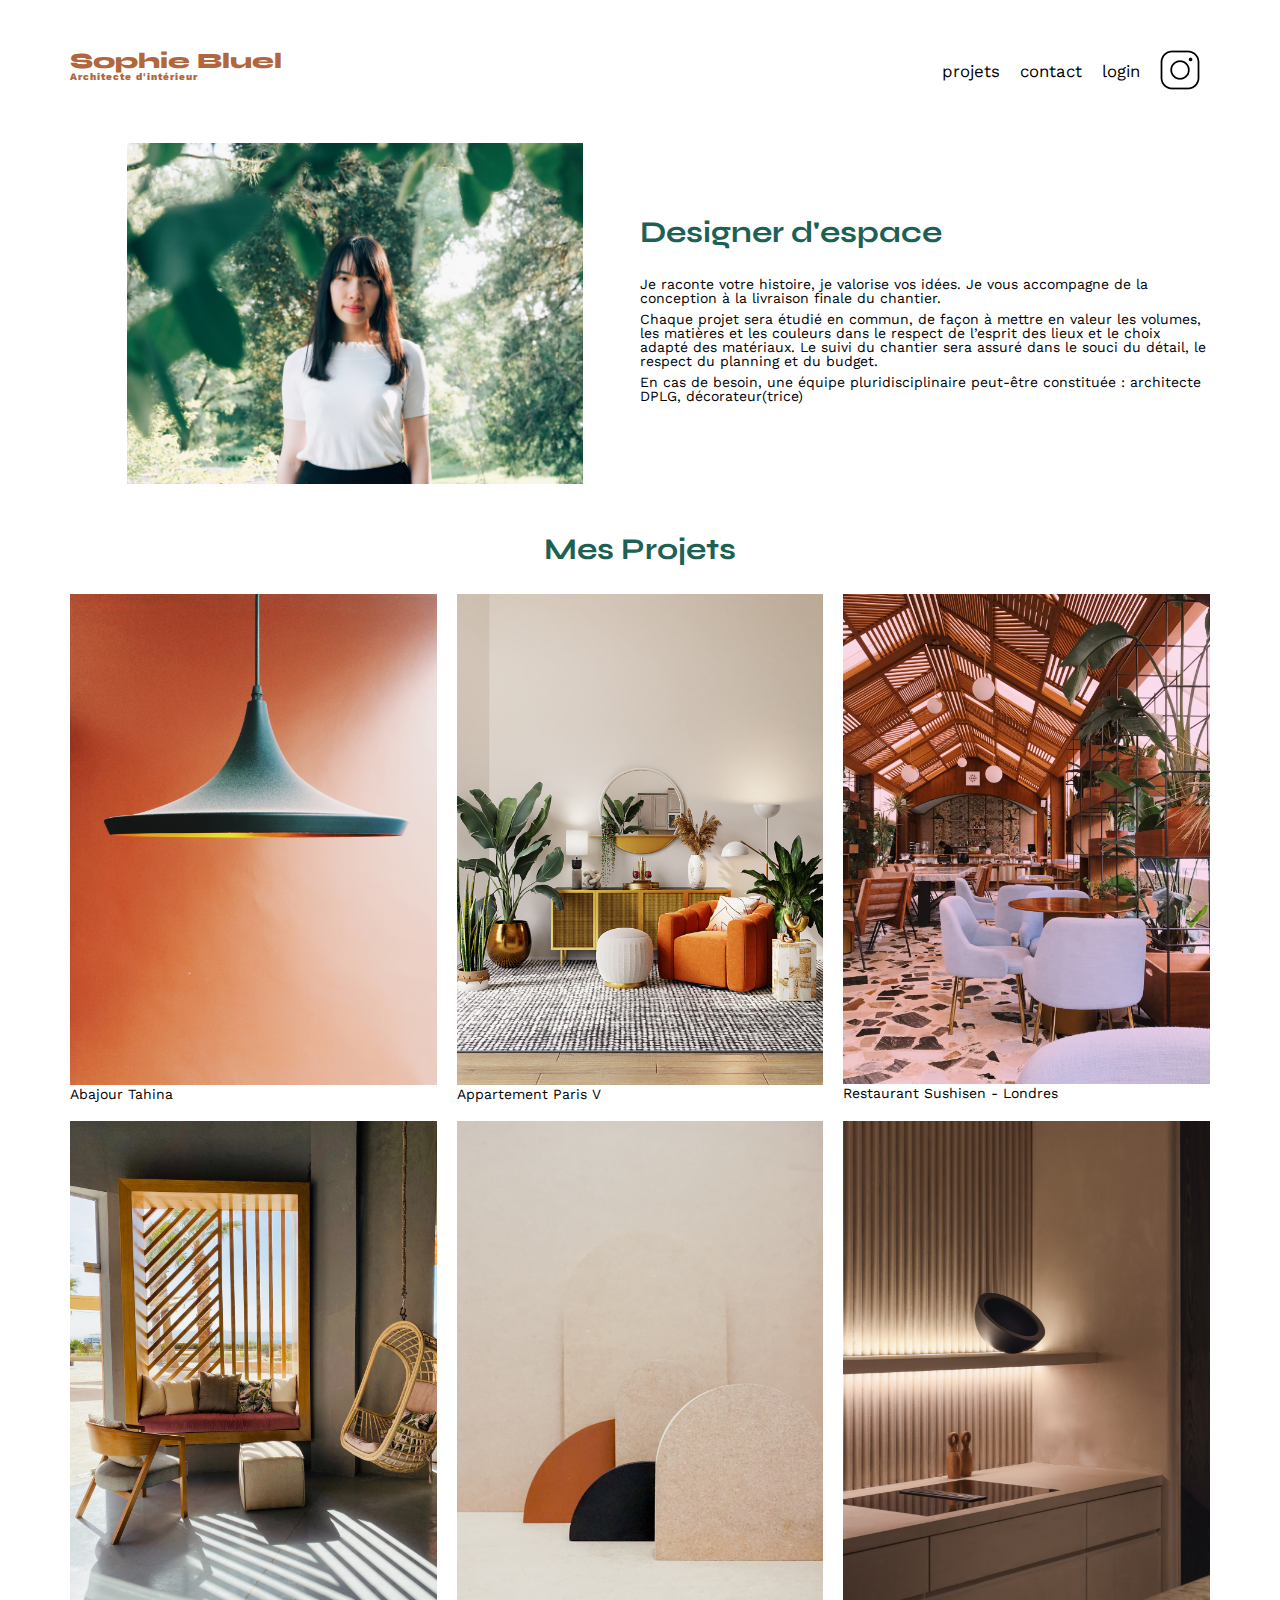
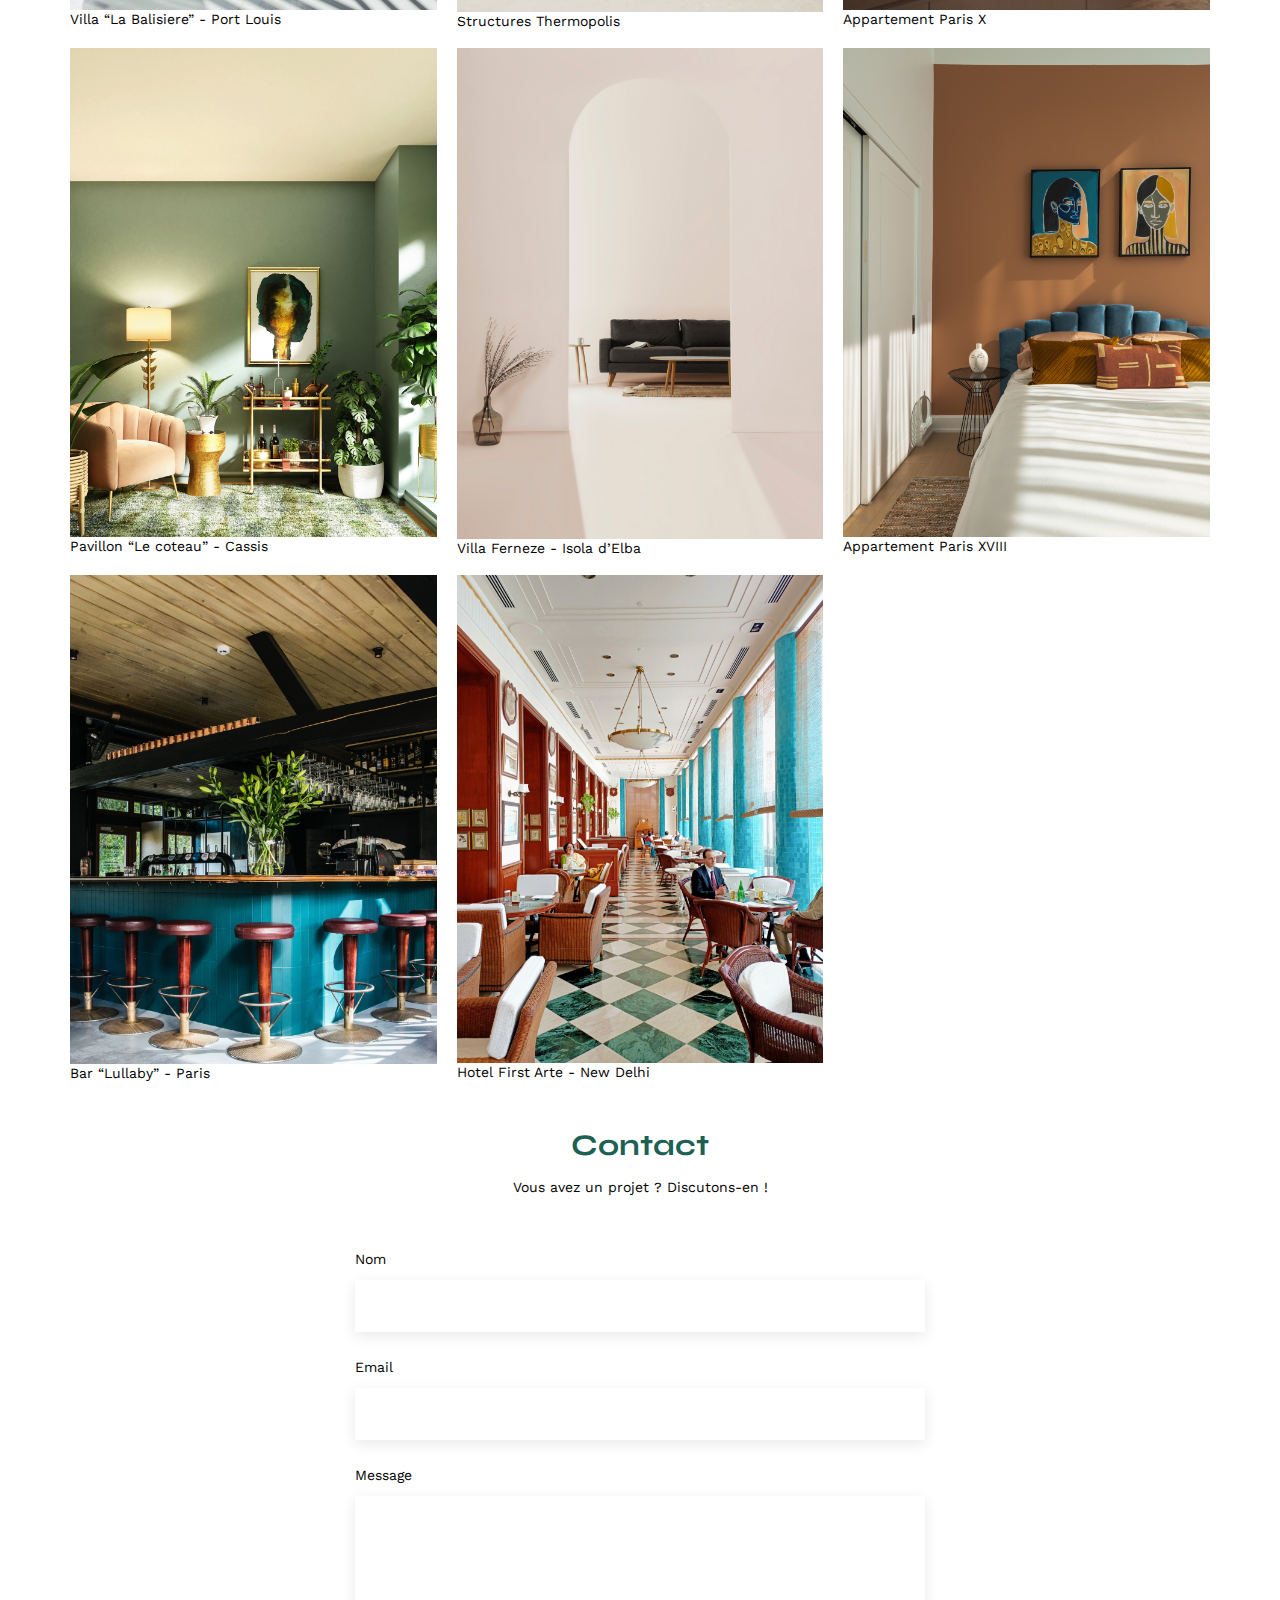
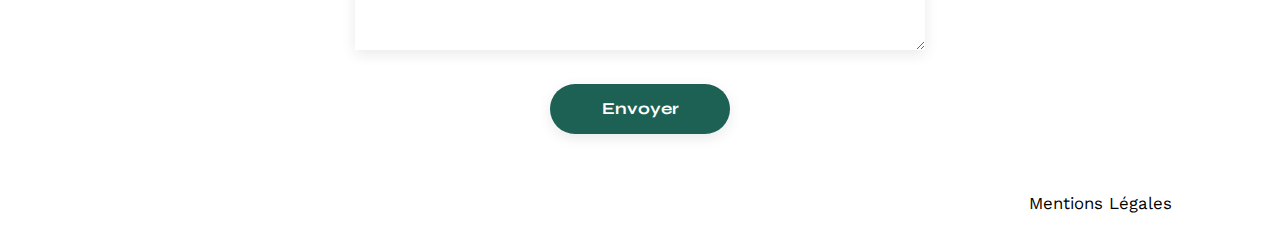
==== Portfolio-architecte-sophie-bluel-master/FrontEnd/index.html @ 17d06ff3 "first commit" ====
<!DOCTYPE html>
<html lang="fr">
<head>
	<meta charset="UTF-8">
	<title>Sophie Bluel - Architecte d'intérieur</title>
	<meta name="viewport" content="width=device-width, initial-scale=1.0">
	<link rel="preconnect" href="https://fonts.googleapis.com">
	<link rel="preconnect" href="https://fonts.gstatic.com" crossorigin>
	<link href="https://fonts.googleapis.com/css2?family=Syne:wght@700;800&family=Work+Sans&display=swap" rel="stylesheet">
	<meta name="description" content="">
	<link rel="stylesheet" href="./assets/style.css">
</head>
<body>
<header>
	<h1>Sophie Bluel <span>Architecte d'intérieur</span></h1>
	<nav>
		<ul>
			<li>projets</li>
			<li>contact</li>
			<li>login</li>
			<li><img src="./assets/icons/instagram.png" alt="Instagram"></li>
		</ul>
	</nav>
</header>
<main>
	<section id="introduction">
		<figure>
			<img src="./assets/images/sophie-bluel.png" alt="">
		</figure>
		<article>
			<h2>Designer d'espace</h2>
			<p>Je raconte votre histoire, je valorise vos idées. Je vous accompagne de la conception à la livraison finale du chantier.</p>
			<p>Chaque projet sera étudié en commun, de façon à mettre en valeur les volumes, les matières et les couleurs dans le respect de l’esprit des lieux et le choix adapté des matériaux. Le suivi du chantier sera assuré dans le souci du détail, le respect du planning et du budget.</p>
			<p>En cas de besoin, une équipe pluridisciplinaire peut-être constituée : architecte DPLG, décorateur(trice)</p>
		</article>
	</section>
	<section id="portfolio">
		<h2>Mes Projets</h2>
		<div class="gallery">
			<figure>
				<img src="assets/images/abajour-tahina.png" alt="Abajour Tahina">
				<figcaption>Abajour Tahina</figcaption>
			</figure>
			<figure>
				<img src="assets/images/appartement-paris-v.png" alt="Appartement Paris V">
				<figcaption>Appartement Paris V</figcaption>
			</figure>
			<figure>
				<img src="assets/images/restaurant-sushisen-londres.png" alt="Restaurant Sushisen - Londres">
				<figcaption>Restaurant Sushisen - Londres</figcaption>
			</figure>
			<figure>
				<img src="assets/images/la-balisiere.png" alt="Villa “La Balisiere” - Port Louis">
				<figcaption>Villa “La Balisiere” - Port Louis</figcaption>
			</figure>
			<figure>
				<img src="assets/images/structures-thermopolis.png" alt="Structures Thermopolis">
				<figcaption>Structures Thermopolis</figcaption>
			</figure>
			<figure>
				<img src="assets/images/appartement-paris-x.png" alt="Appartement Paris X">
				<figcaption>Appartement Paris X</figcaption>
			</figure>
			<figure>
				<img src="assets/images/le-coteau-cassis.png" alt="Pavillon “Le coteau” - Cassis">
				<figcaption>Pavillon “Le coteau” - Cassis</figcaption>
			</figure>
			<figure>
				<img src="assets/images/villa-ferneze.png" alt="Villa Ferneze - Isola d’Elba">
				<figcaption>Villa Ferneze - Isola d’Elba</figcaption>
			</figure>
			<figure>
				<img src="assets/images/appartement-paris-xviii.png" alt="Appartement Paris XVIII">
				<figcaption>Appartement Paris XVIII</figcaption>
			</figure>
			<figure>
				<img src="assets/images/bar-lullaby-paris.png" alt="Bar “Lullaby” - Paris">
				<figcaption>Bar “Lullaby” - Paris</figcaption>
			</figure>
			<figure>
				<img src="assets/images/hotel-first-arte-new-delhi.png" alt="Hotel First Arte - New Delhi">
				<figcaption>Hotel First Arte - New Delhi</figcaption>
			</figure>
		</div>
	</section>
	<section id="contact">
		<h2>Contact</h2>
		<p>Vous avez un projet ? Discutons-en !</p>
		<form action="#" method="post">
			<label for="name">Nom</label>
			<input type="text" name="name" id="name">
			<label for="email">Email</label>
			<input type="email" name="email" id="email">
			<label for="message">Message</label>
			<textarea name="message" id="message" cols="30" rows="10"></textarea>
			<input type="submit" value="Envoyer">
		</form>
	</section>
</main>

<footer>
	<nav>
		<ul>
			<li>Mentions Légales</li>
		</ul>
	</nav>
</footer>
</body>
</html>
---- Portfolio-architecte-sophie-bluel-master/FrontEnd/assets/style.css ----
/* http://meyerweb.com/eric/tools/css/reset/
   v2.0 | 20110126
   License: none (public domain)
*/

html, body, div, span, applet, object, iframe,
h1, h2, h3, h4, h5, h6, p, blockquote, pre,
a, abbr, acronym, address, big, cite, code,
del, dfn, em, img, ins, kbd, q, s, samp,
small, strike, strong, sub, sup, tt, var,
b, u, i, center,
dl, dt, dd, ol, ul, li,
fieldset, form, label, legend,
table, caption, tbody, tfoot, thead, tr, th, td,
article, aside, canvas, details, embed,
figure, figcaption, footer, header, hgroup,
menu, nav, output, ruby, section, summary,
time, mark, audio, video {
	margin: 0;
	padding: 0;
	border: 0;
	font-size: 100%;
	font: inherit;
	vertical-align: baseline;
}
/* HTML5 display-role reset for older browsers */
article, aside, details, figcaption, figure,
footer, header, hgroup, menu, nav, section {
	display: block;
}
body {
	line-height: 1;
}
ol, ul {
	list-style: none;
}
blockquote, q {
	quotes: none;
}
blockquote:before, blockquote:after,
q:before, q:after {
	content: '';
	content: none;
}
table {
	border-collapse: collapse;
	border-spacing: 0;
}
/** end reset css**/
body {
	max-width: 1140px;
	margin:auto;
	font-family: 'Work Sans' ;
	font-size: 14px;
}
header {
	display: flex;
	justify-content: space-between;
	margin: 50px 0
}
section {
	margin: 50px 0
}

h1{
	display: flex;
	flex-direction: column;
	font-family: 'Syne';
	font-size: 22px;
	font-weight: 800;
	color: #B1663C
}

h1 > span {
	font-family: 'Work Sans';
	font-size:10px;
	letter-spacing: 0.1em;
;
}

h2{
	font-family: 'Syne';
	font-weight: 700;
	font-size: 30px;
	color: #1D6154
}
nav ul {
	display: flex;
	align-items: center;
	list-style-type: none;

}
nav li {
	padding: 0 10px;
	font-size: 1.2em;
}

li:hover {
	color: #B1663C;
}
#introduction {
	display: flex;
	align-items: center;
}
#introduction figure {
	flex: 1
}
#introduction img {
	display: block;
	margin: auto;
	width: 80%;
}

#introduction article {
	flex: 1
}
#introduction h2 {
	margin-bottom: 1em;
}

#introduction p {
	margin-bottom: 0.5em;
}
#portfolio h2 {
	text-align: center;
	margin-bottom: 1em;
}
.gallery {
	width: 100%;
	display: grid;
	grid-template-columns: 1fr 1fr 1fr;
	grid-column-gap: 20px;
	grid-row-gap: 20px;
}

.gallery img {
	width: 100%;

}
#contact {
	width: 50%;
margin: auto;
}
#contact > * {
	text-align: center;

}
#contact h2{
	margin-bottom: 20px;
}
#contact form {
	text-align: left;
	margin-top:30px;
	display: flex;
	flex-direction: column;
}

#contact input {
	height: 50px;
	font-size: 1.2em;
	border: none;
	box-shadow: 0px 4px 14px rgba(0, 0, 0, 0.09);
}
#contact label {
	margin: 2em 0 1em 0;
}
#contact textarea {
	border: none;
	box-shadow: 0px 4px 14px rgba(0, 0, 0, 0.09);
}

input[type="submit"]{
	font-family: 'Syne';
	font-weight: 700;
	color: white;
	background-color: #1D6154;
	margin : 2em auto ;
	width: 180px;
	text-align: center;
	border-radius: 60px ;
}

footer nav ul {
	display: flex;
	justify-content: flex-end;
	margin: 2em
}
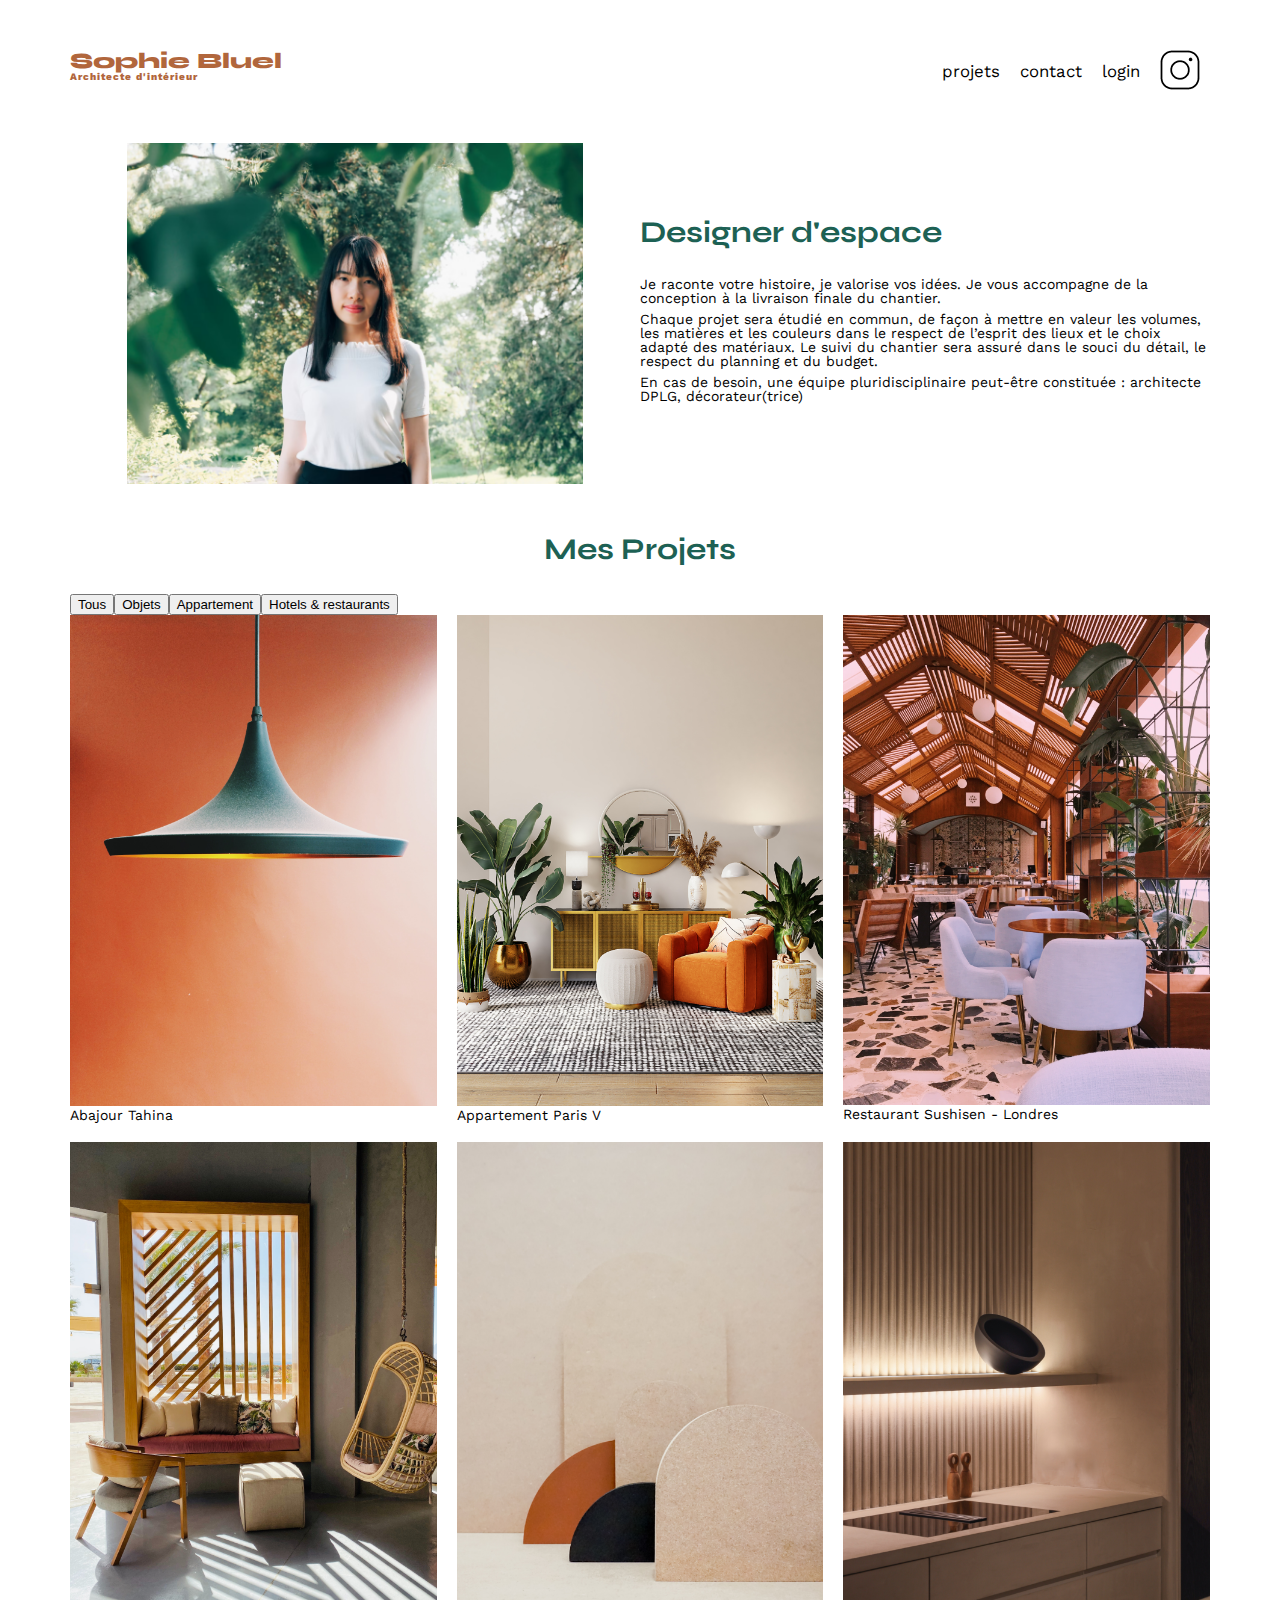
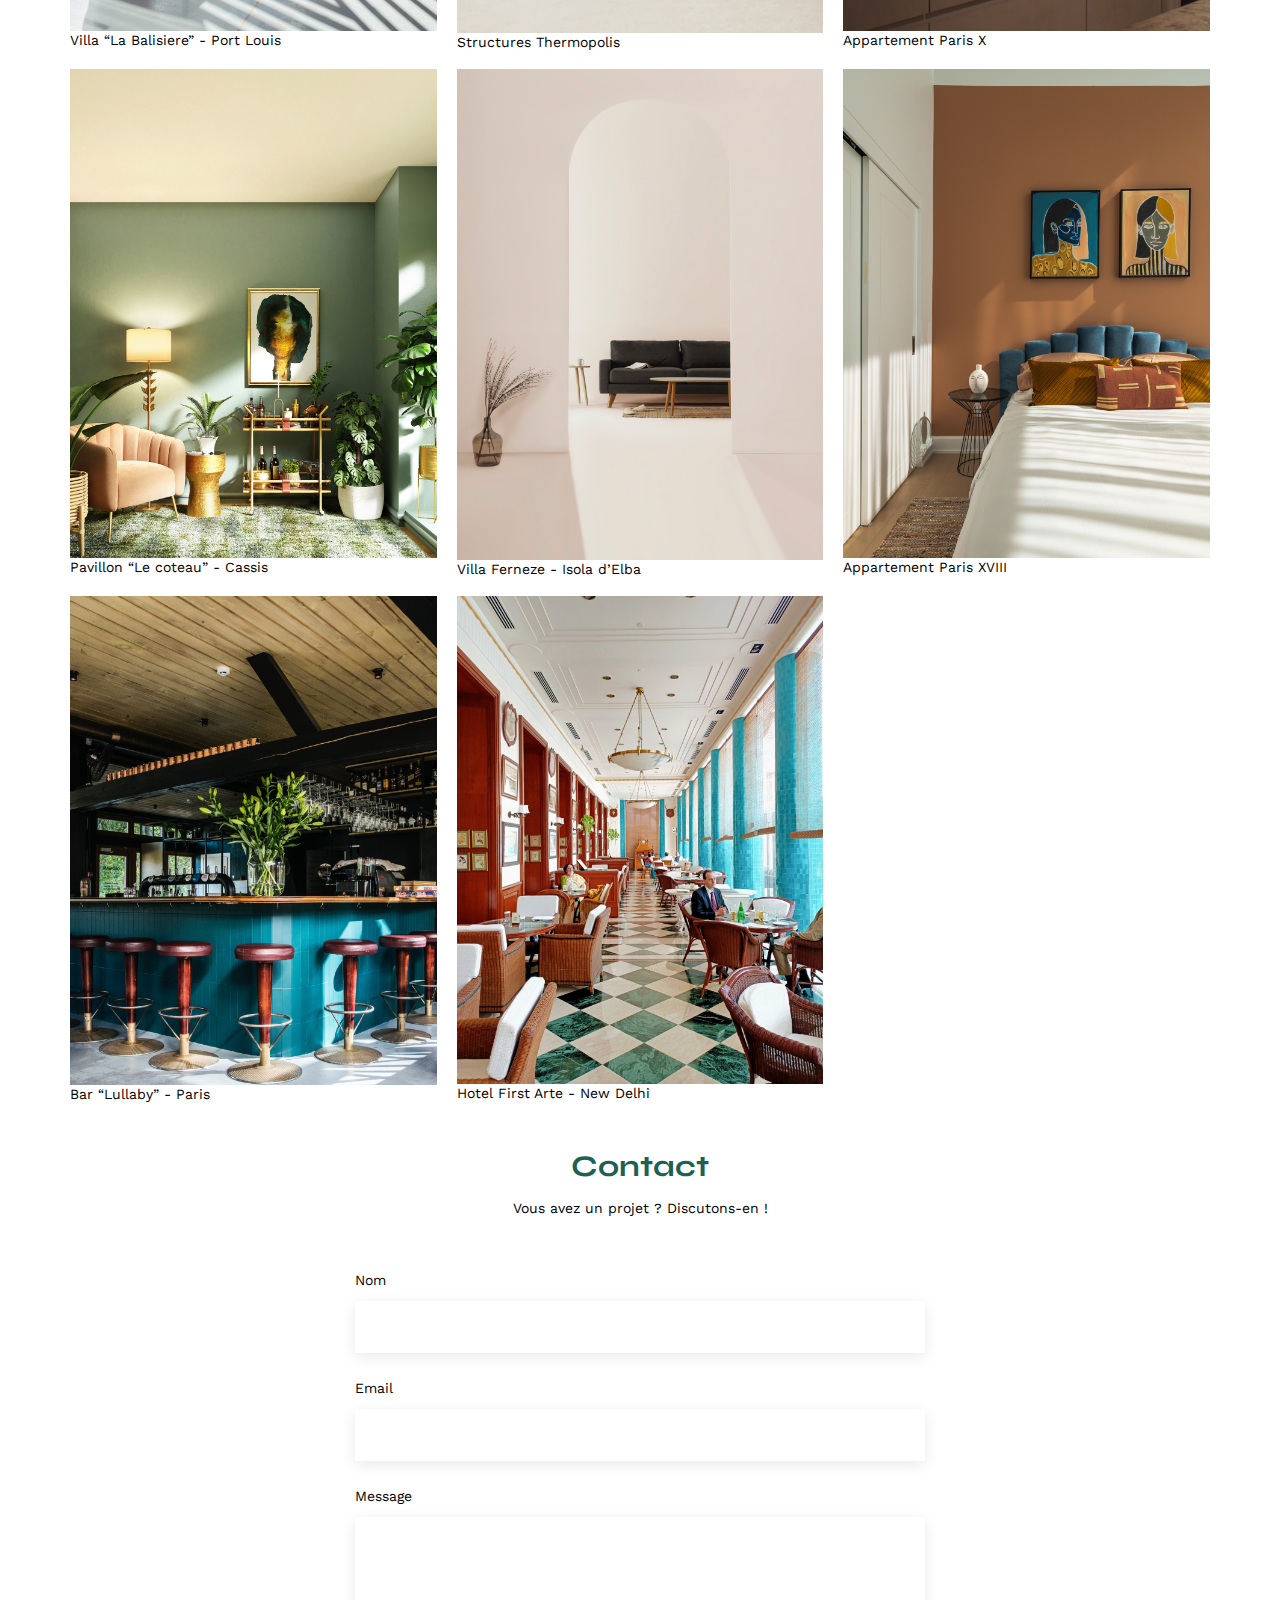
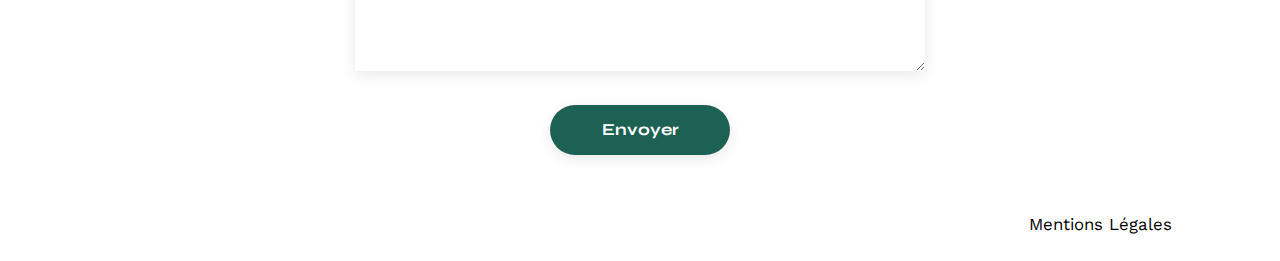
==== commit 2ed38ba8: "ajout des boutons de filtres, non fonctionnel et non stylisés" ====
--- a/Portfolio-architecte-sophie-bluel-master/FrontEnd/index.html
+++ b/Portfolio-architecte-sophie-bluel-master/FrontEnd/index.html
@@ -9,6 +9,9 @@
 	<link href="https://fonts.googleapis.com/css2?family=Syne:wght@700;800&family=Work+Sans&display=swap" rel="stylesheet">
 	<meta name="description" content="">
 	<link rel="stylesheet" href="./assets/style.css">
+
+	<!--**** Ajout de la source du script JS qui va être utiliser  -->
+	<script src="script.js" defer></script>
 </head>
 <body>
 <header>
@@ -35,7 +38,7 @@
 		</article>
 	</section>
 	<section id="portfolio">
-		<h2>Mes Projets</h2>
+		<h2 id="filtresProjets">Mes Projets</h2>
 		<div class="gallery">
 			<figure>
 				<img src="assets/images/abajour-tahina.png" alt="Abajour Tahina">
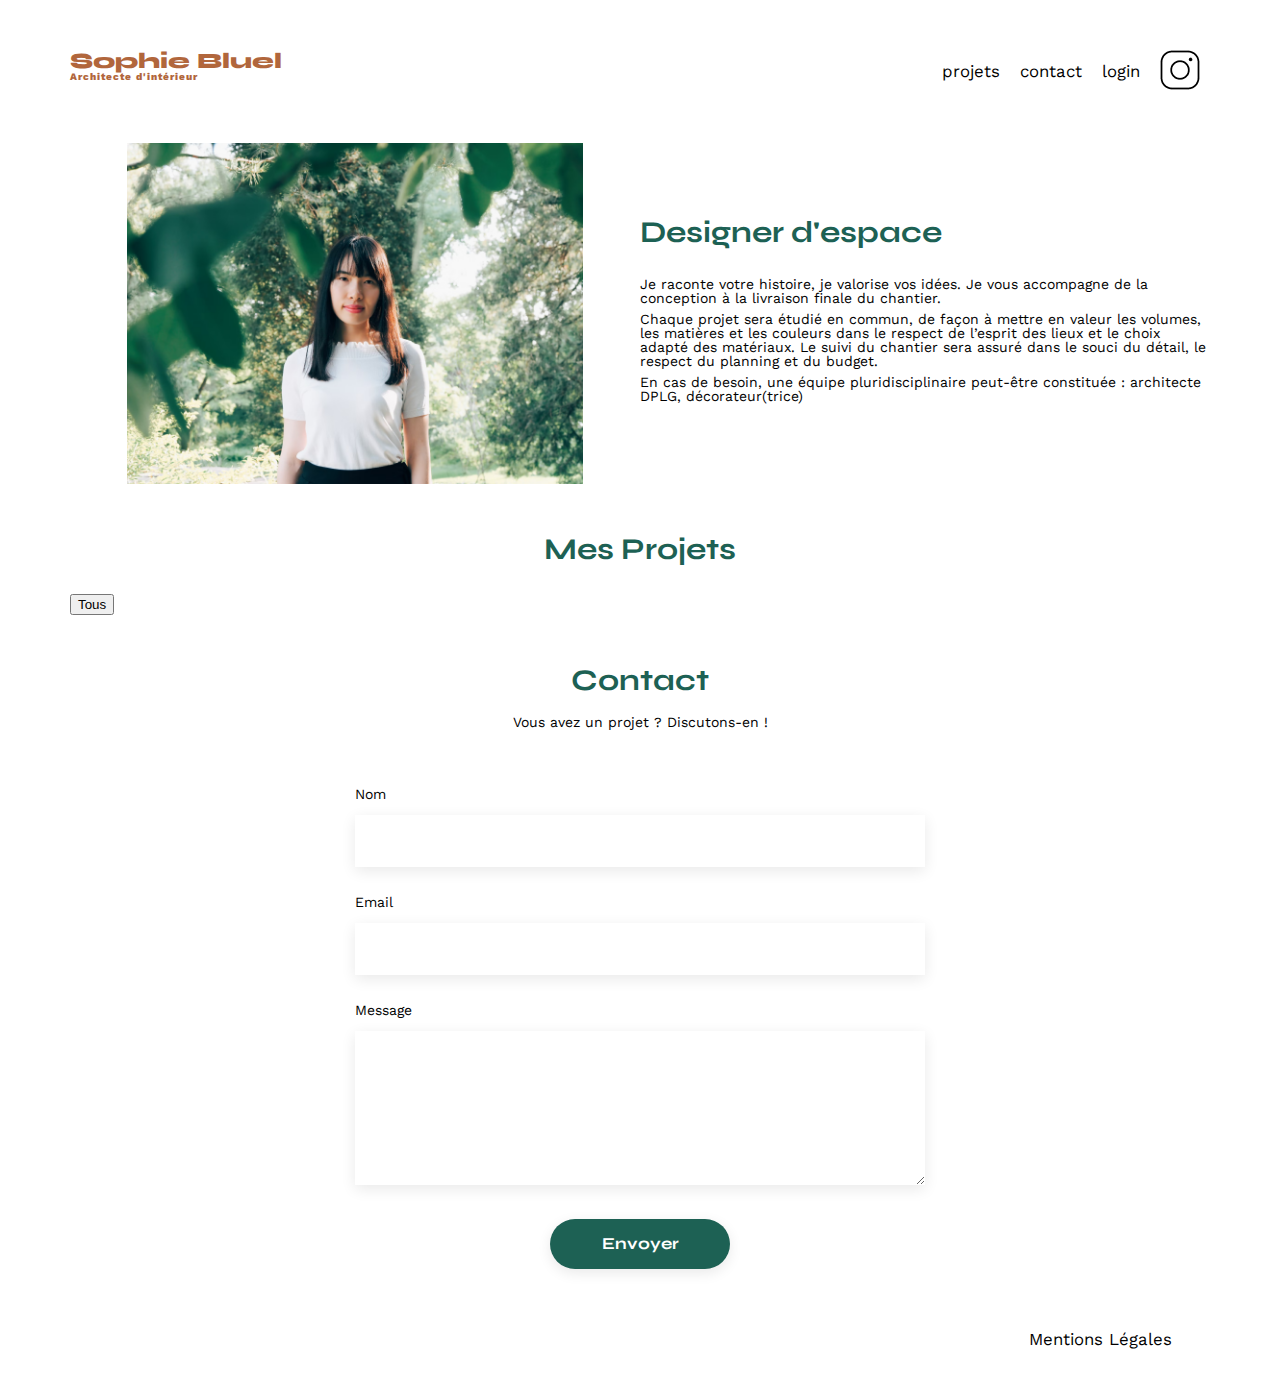
==== commit 1bc41089: "récupération des projets dynamiquement et suppresion des boutons (à récupérer dynamiquement aussi)" ====
--- a/Portfolio-architecte-sophie-bluel-master/FrontEnd/index.html
+++ b/Portfolio-architecte-sophie-bluel-master/FrontEnd/index.html
@@ -39,51 +39,8 @@
 	</section>
 	<section id="portfolio">
 		<h2 id="filtresProjets">Mes Projets</h2>
-		<div class="gallery">
-			<figure>
-				<img src="assets/images/abajour-tahina.png" alt="Abajour Tahina">
-				<figcaption>Abajour Tahina</figcaption>
-			</figure>
-			<figure>
-				<img src="assets/images/appartement-paris-v.png" alt="Appartement Paris V">
-				<figcaption>Appartement Paris V</figcaption>
-			</figure>
-			<figure>
-				<img src="assets/images/restaurant-sushisen-londres.png" alt="Restaurant Sushisen - Londres">
-				<figcaption>Restaurant Sushisen - Londres</figcaption>
-			</figure>
-			<figure>
-				<img src="assets/images/la-balisiere.png" alt="Villa “La Balisiere” - Port Louis">
-				<figcaption>Villa “La Balisiere” - Port Louis</figcaption>
-			</figure>
-			<figure>
-				<img src="assets/images/structures-thermopolis.png" alt="Structures Thermopolis">
-				<figcaption>Structures Thermopolis</figcaption>
-			</figure>
-			<figure>
-				<img src="assets/images/appartement-paris-x.png" alt="Appartement Paris X">
-				<figcaption>Appartement Paris X</figcaption>
-			</figure>
-			<figure>
-				<img src="assets/images/le-coteau-cassis.png" alt="Pavillon “Le coteau” - Cassis">
-				<figcaption>Pavillon “Le coteau” - Cassis</figcaption>
-			</figure>
-			<figure>
-				<img src="assets/images/villa-ferneze.png" alt="Villa Ferneze - Isola d’Elba">
-				<figcaption>Villa Ferneze - Isola d’Elba</figcaption>
-			</figure>
-			<figure>
-				<img src="assets/images/appartement-paris-xviii.png" alt="Appartement Paris XVIII">
-				<figcaption>Appartement Paris XVIII</figcaption>
-			</figure>
-			<figure>
-				<img src="assets/images/bar-lullaby-paris.png" alt="Bar “Lullaby” - Paris">
-				<figcaption>Bar “Lullaby” - Paris</figcaption>
-			</figure>
-			<figure>
-				<img src="assets/images/hotel-first-arte-new-delhi.png" alt="Hotel First Arte - New Delhi">
-				<figcaption>Hotel First Arte - New Delhi</figcaption>
-			</figure>
+		<div class="gallery" id="gallery">
+
 		</div>
 	</section>
 	<section id="contact">
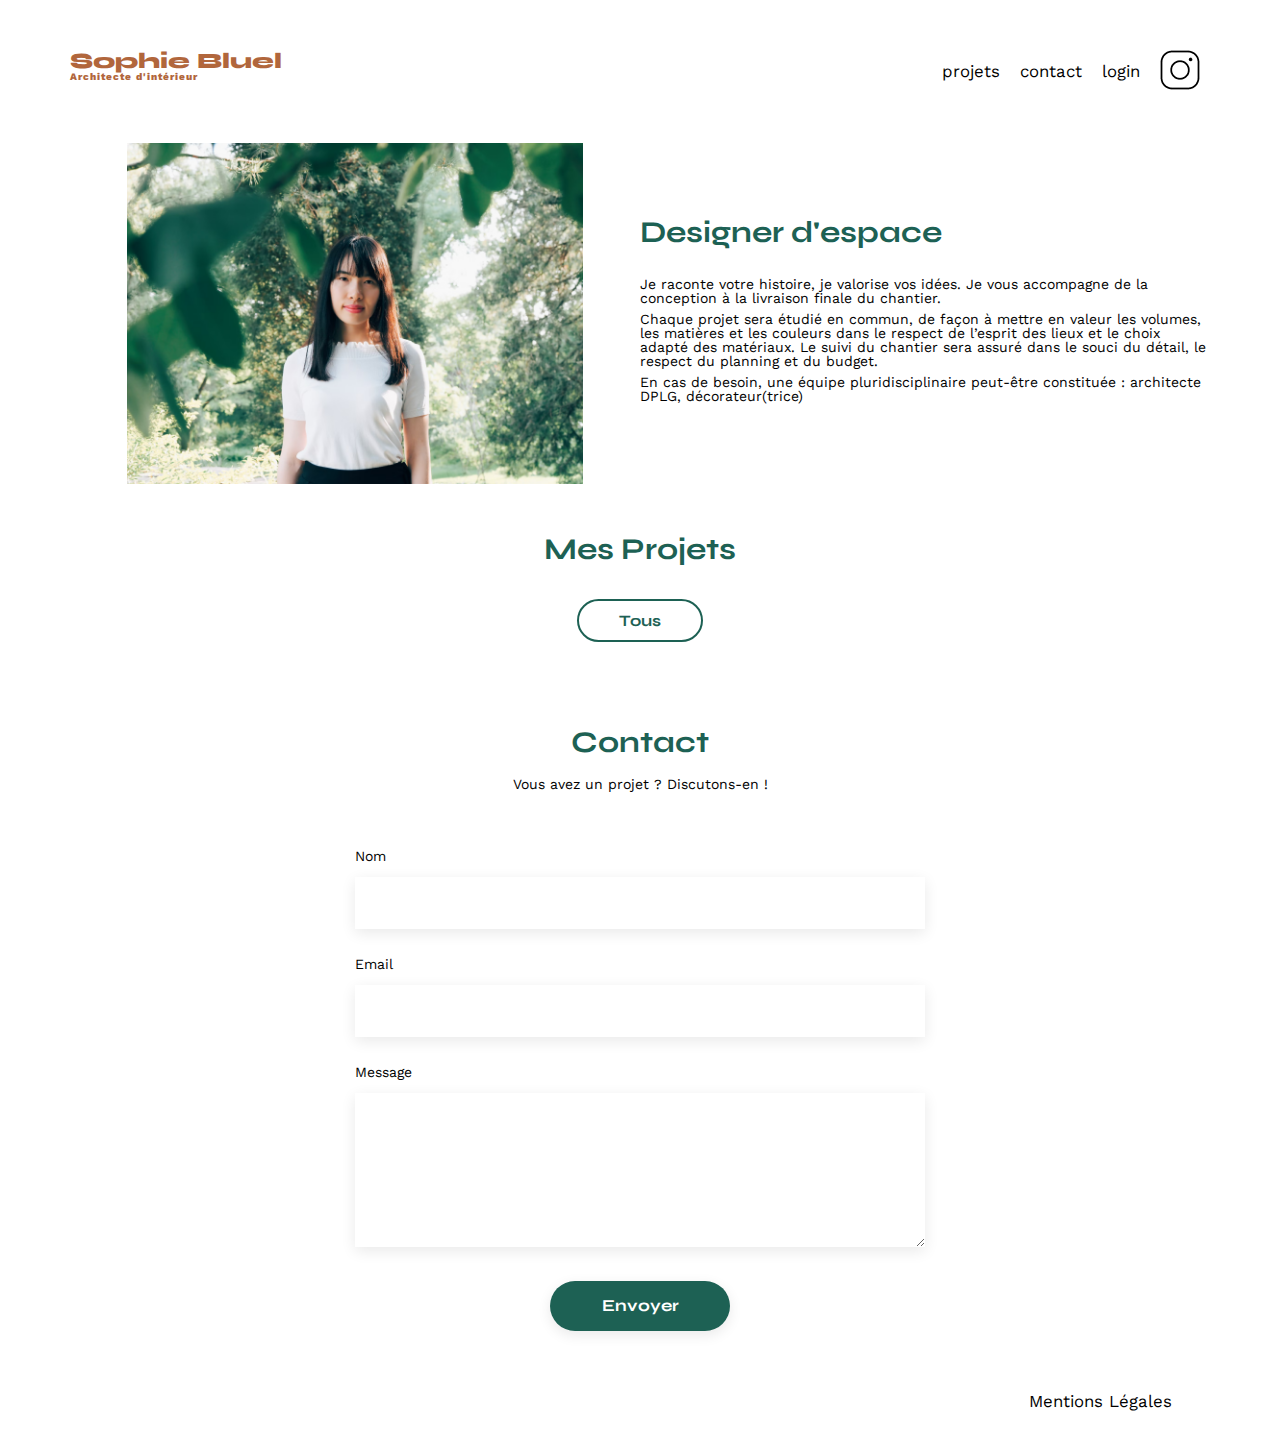
==== commit d74037f4: "ajout page login + intégration (manque le bouton se connecter et mot de passe oublier )" ====
--- a/Portfolio-architecte-sophie-bluel-master/FrontEnd/index.html
+++ b/Portfolio-architecte-sophie-bluel-master/FrontEnd/index.html
@@ -12,6 +12,7 @@
 
 	<!--**** Ajout de la source du script JS qui va être utiliser  -->
 	<script src="script.js" defer></script>
+	<script src="login.js" defer></script>
 </head>
 <body>
 <header>
@@ -20,7 +21,7 @@
 		<ul>
 			<li>projets</li>
 			<li>contact</li>
-			<li>login</li>
+			<li id="login">login</li>
 			<li><img src="./assets/icons/instagram.png" alt="Instagram"></li>
 		</ul>
 	</nav>
--- a/Portfolio-architecte-sophie-bluel-master/FrontEnd/assets/style.css
+++ b/Portfolio-architecte-sophie-bluel-master/FrontEnd/assets/style.css
@@ -186,3 +186,65 @@
 	margin: 2em
 }
 
+
+/* Ajout style des bouttons de filtrage  */
+
+.divdesfiltres {
+	display: flex;
+	flex-direction:row;
+	justify-content: center;
+	margin-bottom: 30px;
+}
+
+button {
+	color: #1D6154;
+	background-color: white;
+	border-radius: 60px;
+	border-color: #1D6154;
+	border: 2px solid #1D6154;
+	margin: 5px;
+	padding: 10px 40px;
+	font-size: 16px;
+	font-weight: 700;
+	font-family: 'Syne';
+}
+
+button:hover {
+	color: white;
+	background-color: #1D6154;
+}
+
+/* Page de Connexion */
+
+.titreLog {
+	width: auto;
+	display: flex;
+	justify-content: center;
+	margin-top: 100px;
+}
+
+.inputsConnexion {
+	margin-top: 30px;
+	width: 100%;
+	display: flex;
+	align-items: center;
+	flex-direction: column;
+}
+
+.inputsConnexion label {
+	display: flex;
+	margin-bottom: 2px;
+	width: 26%;
+	font-size: 14px;
+	font-family: 'Work Sans';
+	/* Initiative weight 800 car + concordant à la maquette */
+	font-weight: 800;
+	color: #3D3D3D;
+	text-align: left;
+}
+
+.inputsConnexion input {
+	margin-bottom: 25px;
+	width: 26%;
+	height: 35px;
+}
